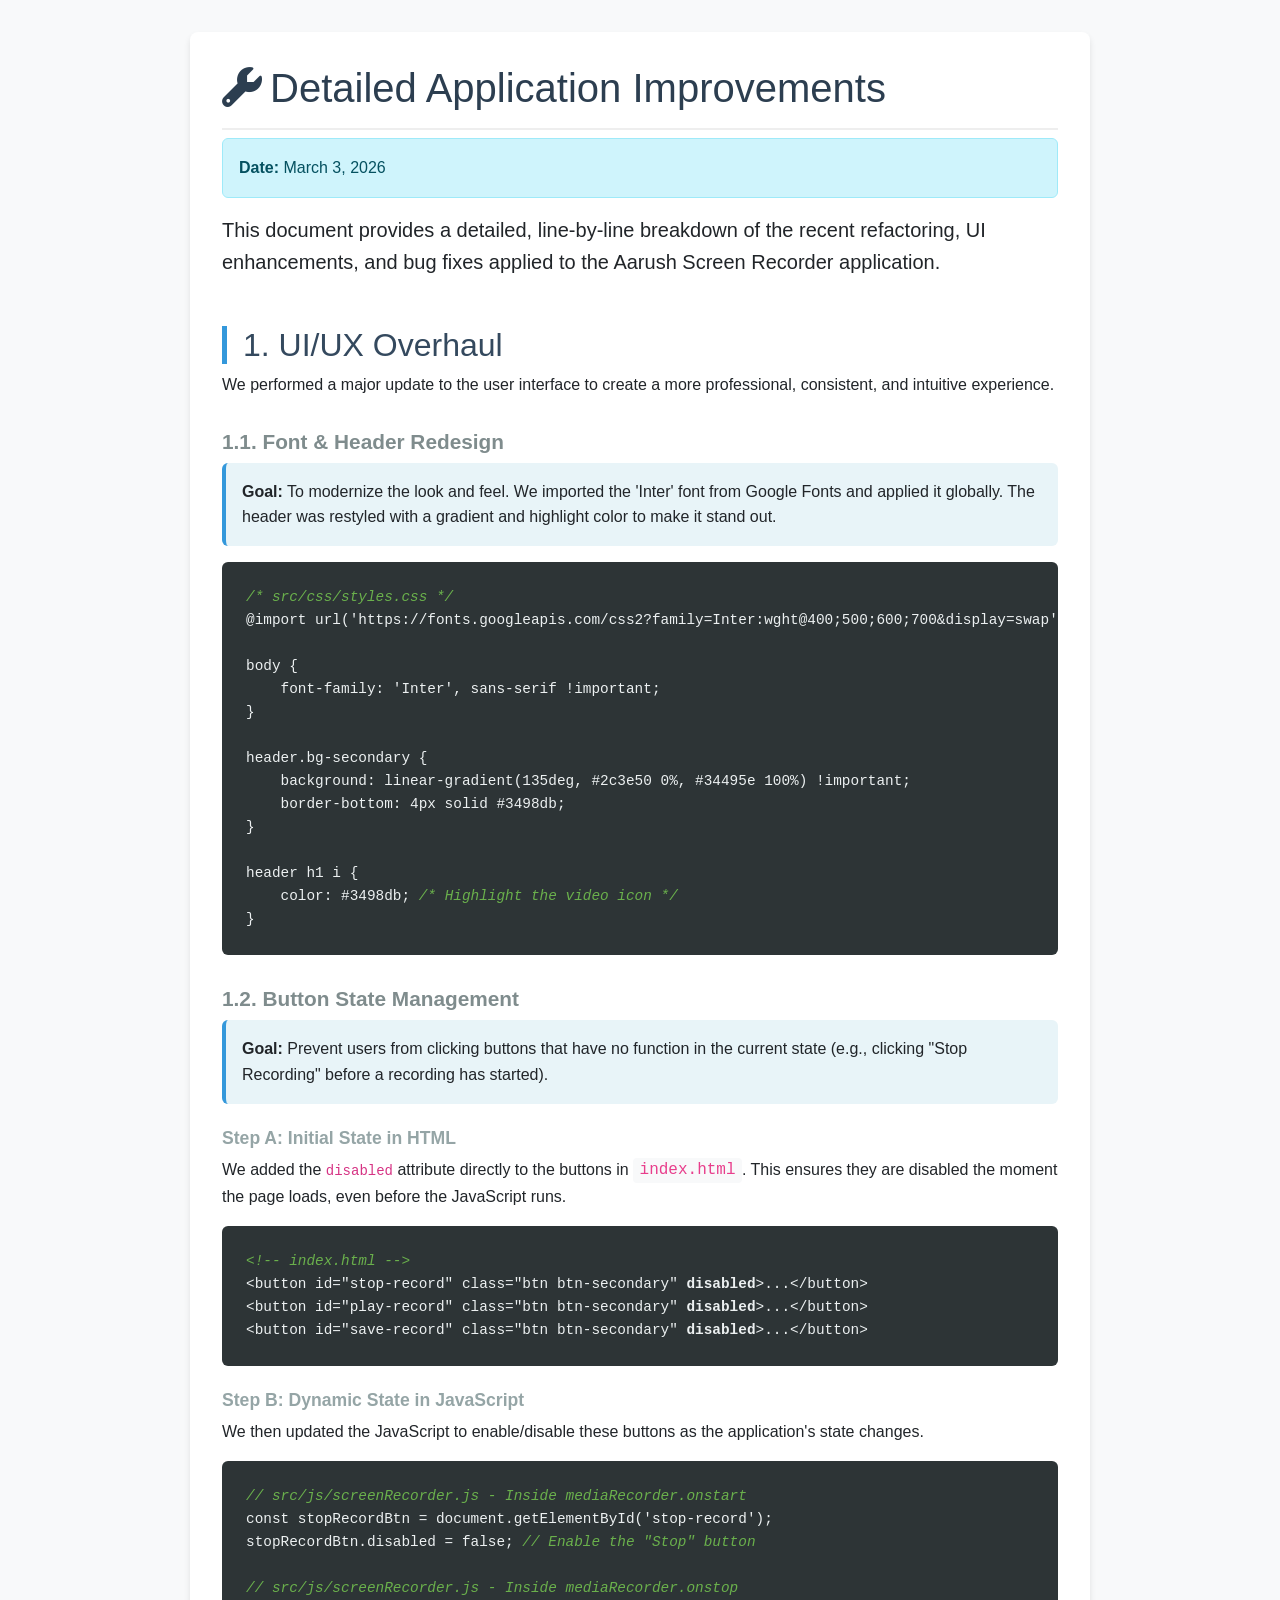
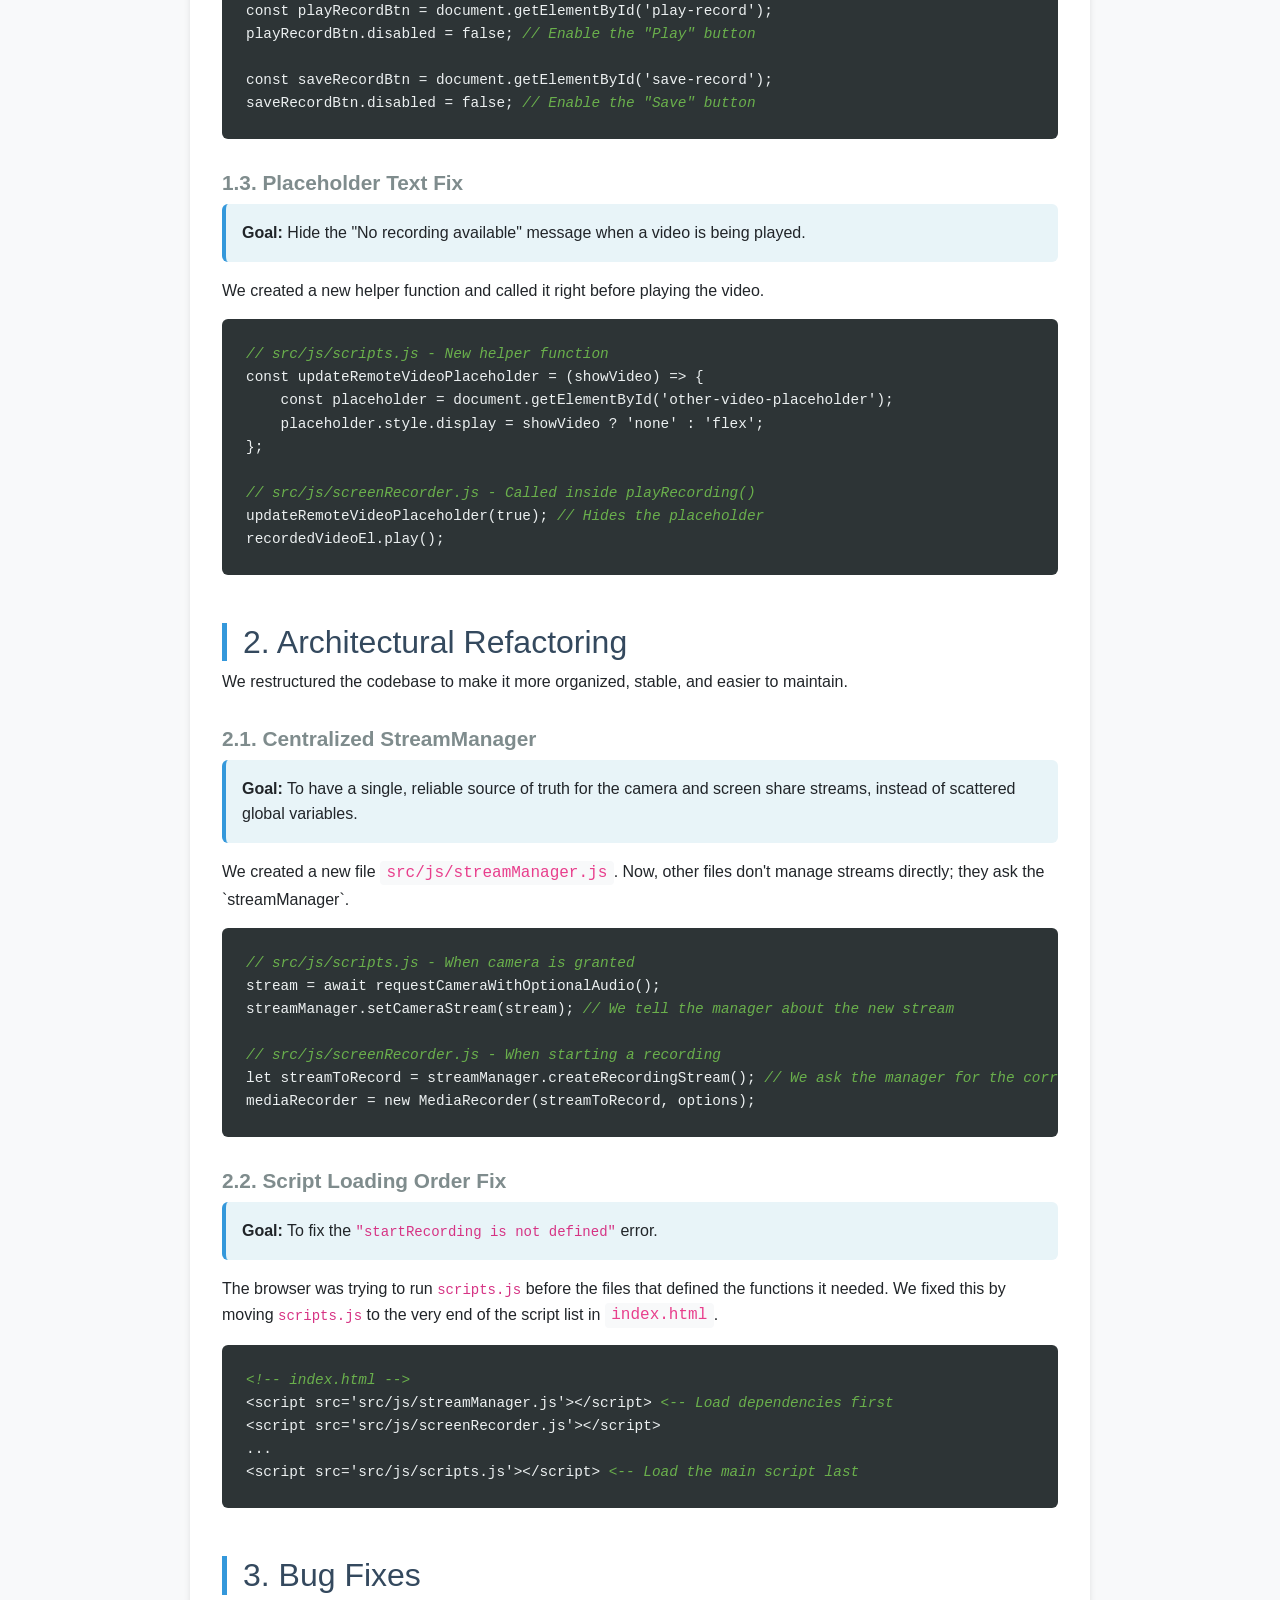
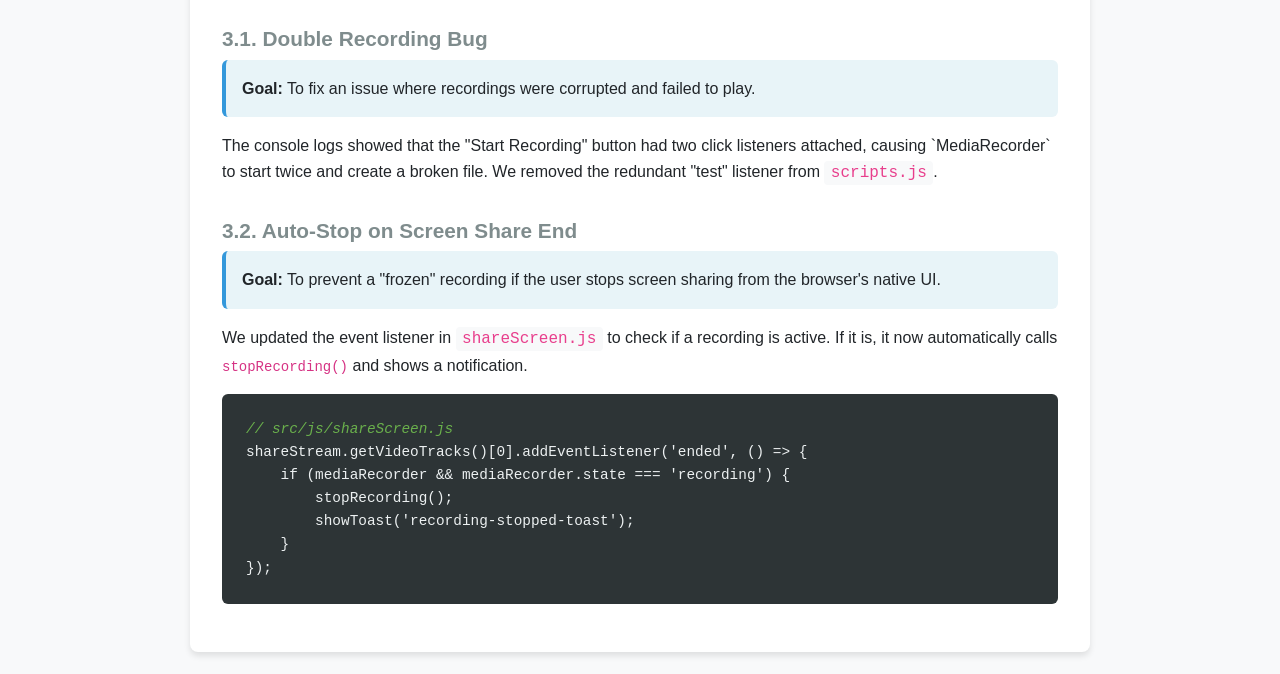
==== docs/Improvement_done.html @ 10f7dc81 "UI changes" ====
<!DOCTYPE html>
<html lang="en">
<head>
    <meta charset="UTF-8">
    <meta name="viewport" content="width=device-width, initial-scale=1.0">
    <title>Application Improvements Log</title>
    <link href="https://cdn.jsdelivr.net/npm/bootstrap@5.3.0-alpha3/dist/css/bootstrap.min.css" rel="stylesheet">
    <link href="https://cdnjs.cloudflare.com/ajax/libs/font-awesome/6.0.0/css/all.min.css" rel="stylesheet">
    <style>
        body { background-color: #f8f9fa; padding: 2rem; font-family: 'Segoe UI', sans-serif; line-height: 1.6; }
        .container { max-width: 900px; background: white; padding: 2rem; border-radius: 8px; box-shadow: 0 4px 6px rgba(0,0,0,0.1); }
        h1 { color: #2c3e50; border-bottom: 2px solid #eee; padding-bottom: 1rem; }
        h2 { color: #34495e; margin-top: 3rem; border-left: 5px solid #3498db; padding-left: 1rem; }
        h3 { color: #7f8c8d; margin-top: 2rem; font-size: 1.3rem; font-weight: 600; }
        h4 { color: #95a5a6; margin-top: 1.5rem; font-size: 1.1rem; font-weight: 600; }
        pre { background: #2d3436; color: #ecf0f1; padding: 1.5rem; border-radius: 6px; overflow-x: auto; font-size: 0.9rem; }
        .code-comment { color: #6ab04c; font-style: italic; }
        .explanation { background-color: #e8f4f8; padding: 1rem; border-radius: 6px; border-left: 4px solid #3498db; margin-bottom: 1rem; }
        .file-path { font-family: monospace; color: #e83e8c; background-color: #f8f9fa; padding: 0.2rem 0.4rem; border-radius: 4px; }
    </style>
</head>
<body>

<div class="container">
    <h1><i class="fas fa-wrench me-2"></i>Detailed Application Improvements</h1>
    <div class="alert alert-info">
        <strong>Date:</strong> March 3, 2026
    </div>

    <p class="lead">This document provides a detailed, line-by-line breakdown of the recent refactoring, UI enhancements, and bug fixes applied to the Aarush Screen Recorder application.</p>

    <h2>1. UI/UX Overhaul</h2>
    <p>We performed a major update to the user interface to create a more professional, consistent, and intuitive experience.</p>

    <h3>1.1. Font & Header Redesign</h3>
    <div class="explanation">
        <strong>Goal:</strong> To modernize the look and feel. We imported the 'Inter' font from Google Fonts and applied it globally. The header was restyled with a gradient and highlight color to make it stand out.
    </div>
    <pre><code><span class="code-comment">/* src/css/styles.css */</span>
@import url('https://fonts.googleapis.com/css2?family=Inter:wght@400;500;600;700&display=swap');

body {
    font-family: 'Inter', sans-serif !important;
}

header.bg-secondary {
    background: linear-gradient(135deg, #2c3e50 0%, #34495e 100%) !important;
    border-bottom: 4px solid #3498db;
}

header h1 i {
    color: #3498db; <span class="code-comment">/* Highlight the video icon */</span>
}</code></pre>

    <h3>1.2. Button State Management</h3>
    <div class="explanation">
        <strong>Goal:</strong> Prevent users from clicking buttons that have no function in the current state (e.g., clicking "Stop Recording" before a recording has started).
    </div>
    <h4>Step A: Initial State in HTML</h4>
    <p>We added the <code>disabled</code> attribute directly to the buttons in <span class="file-path">index.html</span>. This ensures they are disabled the moment the page loads, even before the JavaScript runs.</p>
    <pre><code><span class="code-comment">&lt;!-- index.html --&gt;</span>
&lt;button id="stop-record" class="btn btn-secondary" <strong>disabled</strong>&gt;...&lt;/button&gt;
&lt;button id="play-record" class="btn btn-secondary" <strong>disabled</strong>&gt;...&lt;/button&gt;
&lt;button id="save-record" class="btn btn-secondary" <strong>disabled</strong>&gt;...&lt;/button&gt;</code></pre>

    <h4>Step B: Dynamic State in JavaScript</h4>
    <p>We then updated the JavaScript to enable/disable these buttons as the application's state changes.</p>
    <pre><code><span class="code-comment">// src/js/screenRecorder.js - Inside mediaRecorder.onstart</span>
const stopRecordBtn = document.getElementById('stop-record');
stopRecordBtn.disabled = false; <span class="code-comment">// Enable the "Stop" button</span>

<span class="code-comment">// src/js/screenRecorder.js - Inside mediaRecorder.onstop</span>
const playRecordBtn = document.getElementById('play-record');
playRecordBtn.disabled = false; <span class="code-comment">// Enable the "Play" button</span>

const saveRecordBtn = document.getElementById('save-record');
saveRecordBtn.disabled = false; <span class="code-comment">// Enable the "Save" button</span></code></pre>

    <h3>1.3. Placeholder Text Fix</h3>
    <div class="explanation">
        <strong>Goal:</strong> Hide the "No recording available" message when a video is being played.
    </div>
    <p>We created a new helper function and called it right before playing the video.</p>
    <pre><code><span class="code-comment">// src/js/scripts.js - New helper function</span>
const updateRemoteVideoPlaceholder = (showVideo) => {
    const placeholder = document.getElementById('other-video-placeholder');
    placeholder.style.display = showVideo ? 'none' : 'flex';
};

<span class="code-comment">// src/js/screenRecorder.js - Called inside playRecording()</span>
updateRemoteVideoPlaceholder(true); <span class="code-comment">// Hides the placeholder</span>
recordedVideoEl.play();</code></pre>

    <h2>2. Architectural Refactoring</h2>
    <p>We restructured the codebase to make it more organized, stable, and easier to maintain.</p>

    <h3>2.1. Centralized StreamManager</h3>
    <div class="explanation">
        <strong>Goal:</strong> To have a single, reliable source of truth for the camera and screen share streams, instead of scattered global variables.
    </div>
    <p>We created a new file <span class="file-path">src/js/streamManager.js</span>. Now, other files don't manage streams directly; they ask the `streamManager`.</p>
    <pre><code><span class="code-comment">// src/js/scripts.js - When camera is granted</span>
stream = await requestCameraWithOptionalAudio();
streamManager.setCameraStream(stream); <span class="code-comment">// We tell the manager about the new stream</span>

<span class="code-comment">// src/js/screenRecorder.js - When starting a recording</span>
let streamToRecord = streamManager.createRecordingStream(); <span class="code-comment">// We ask the manager for the correct stream to record</span>
mediaRecorder = new MediaRecorder(streamToRecord, options);</code></pre>

    <h3>2.2. Script Loading Order Fix</h3>
    <div class="explanation">
        <strong>Goal:</strong> To fix the <code>"startRecording is not defined"</code> error.
    </div>
    <p>The browser was trying to run <code>scripts.js</code> before the files that defined the functions it needed. We fixed this by moving <code>scripts.js</code> to the very end of the script list in <span class="file-path">index.html</span>.</p>
    <pre><code><span class="code-comment">&lt;!-- index.html --&gt;</span>
&lt;script src='src/js/streamManager.js'&gt;&lt;/script&gt; <span class="code-comment">&lt;-- Load dependencies first</span>
&lt;script src='src/js/screenRecorder.js'&gt;&lt;/script&gt;
...
&lt;script src='src/js/scripts.js'&gt;&lt;/script&gt; <span class="code-comment">&lt;-- Load the main script last</span></code></pre>

    <h2>3. Bug Fixes</h2>

    <h3>3.1. Double Recording Bug</h3>
    <div class="explanation">
        <strong>Goal:</strong> To fix an issue where recordings were corrupted and failed to play.
    </div>
    <p>The console logs showed that the "Start Recording" button had two click listeners attached, causing `MediaRecorder` to start twice and create a broken file. We removed the redundant "test" listener from <span class="file-path">scripts.js</span>.</p>

    <h3>3.2. Auto-Stop on Screen Share End</h3>
    <div class="explanation">
        <strong>Goal:</strong> To prevent a "frozen" recording if the user stops screen sharing from the browser's native UI.
    </div>
    <p>We updated the event listener in <span class="file-path">shareScreen.js</span> to check if a recording is active. If it is, it now automatically calls <code>stopRecording()</code> and shows a notification.</p>
    <pre><code><span class="code-comment">// src/js/shareScreen.js</span>
shareStream.getVideoTracks()[0].addEventListener('ended', () => {
    if (mediaRecorder && mediaRecorder.state === 'recording') {
        stopRecording();
        showToast('recording-stopped-toast');
    }
});</code></pre>

</div>

</body>
</html>
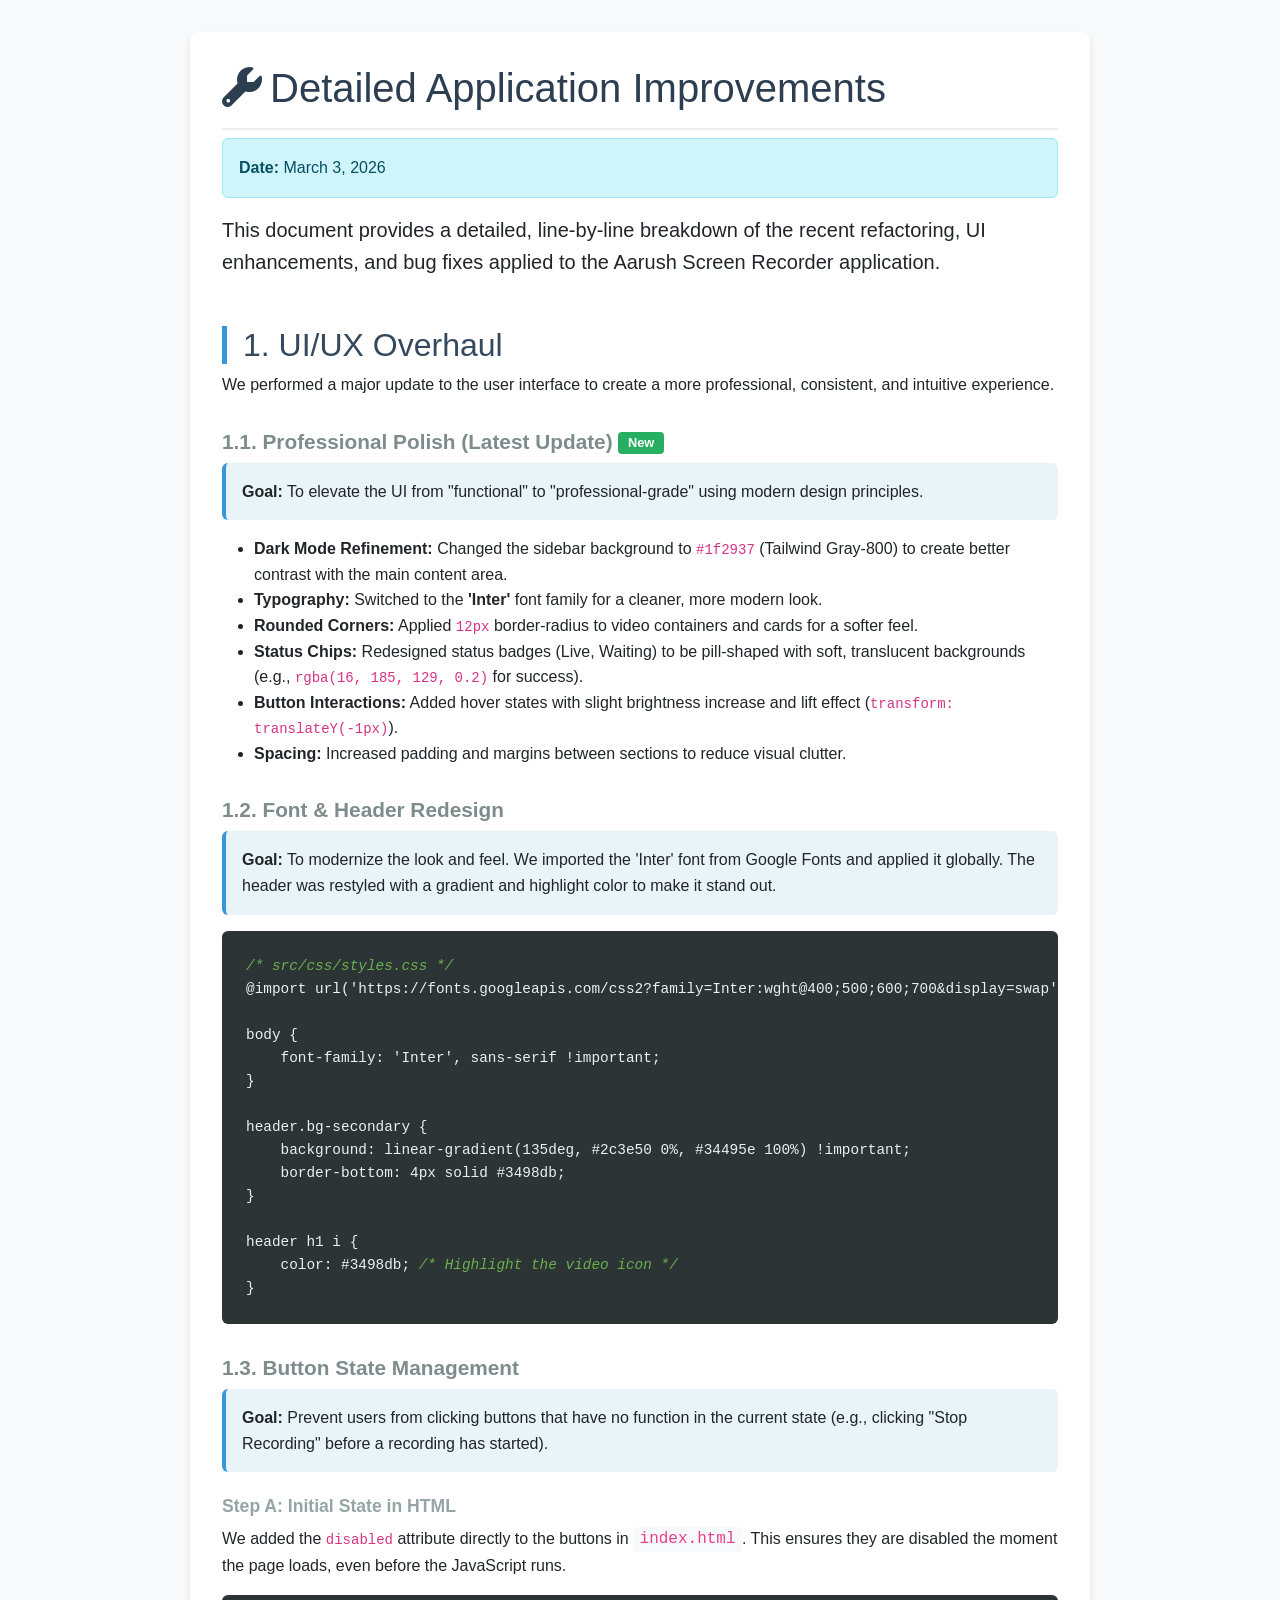
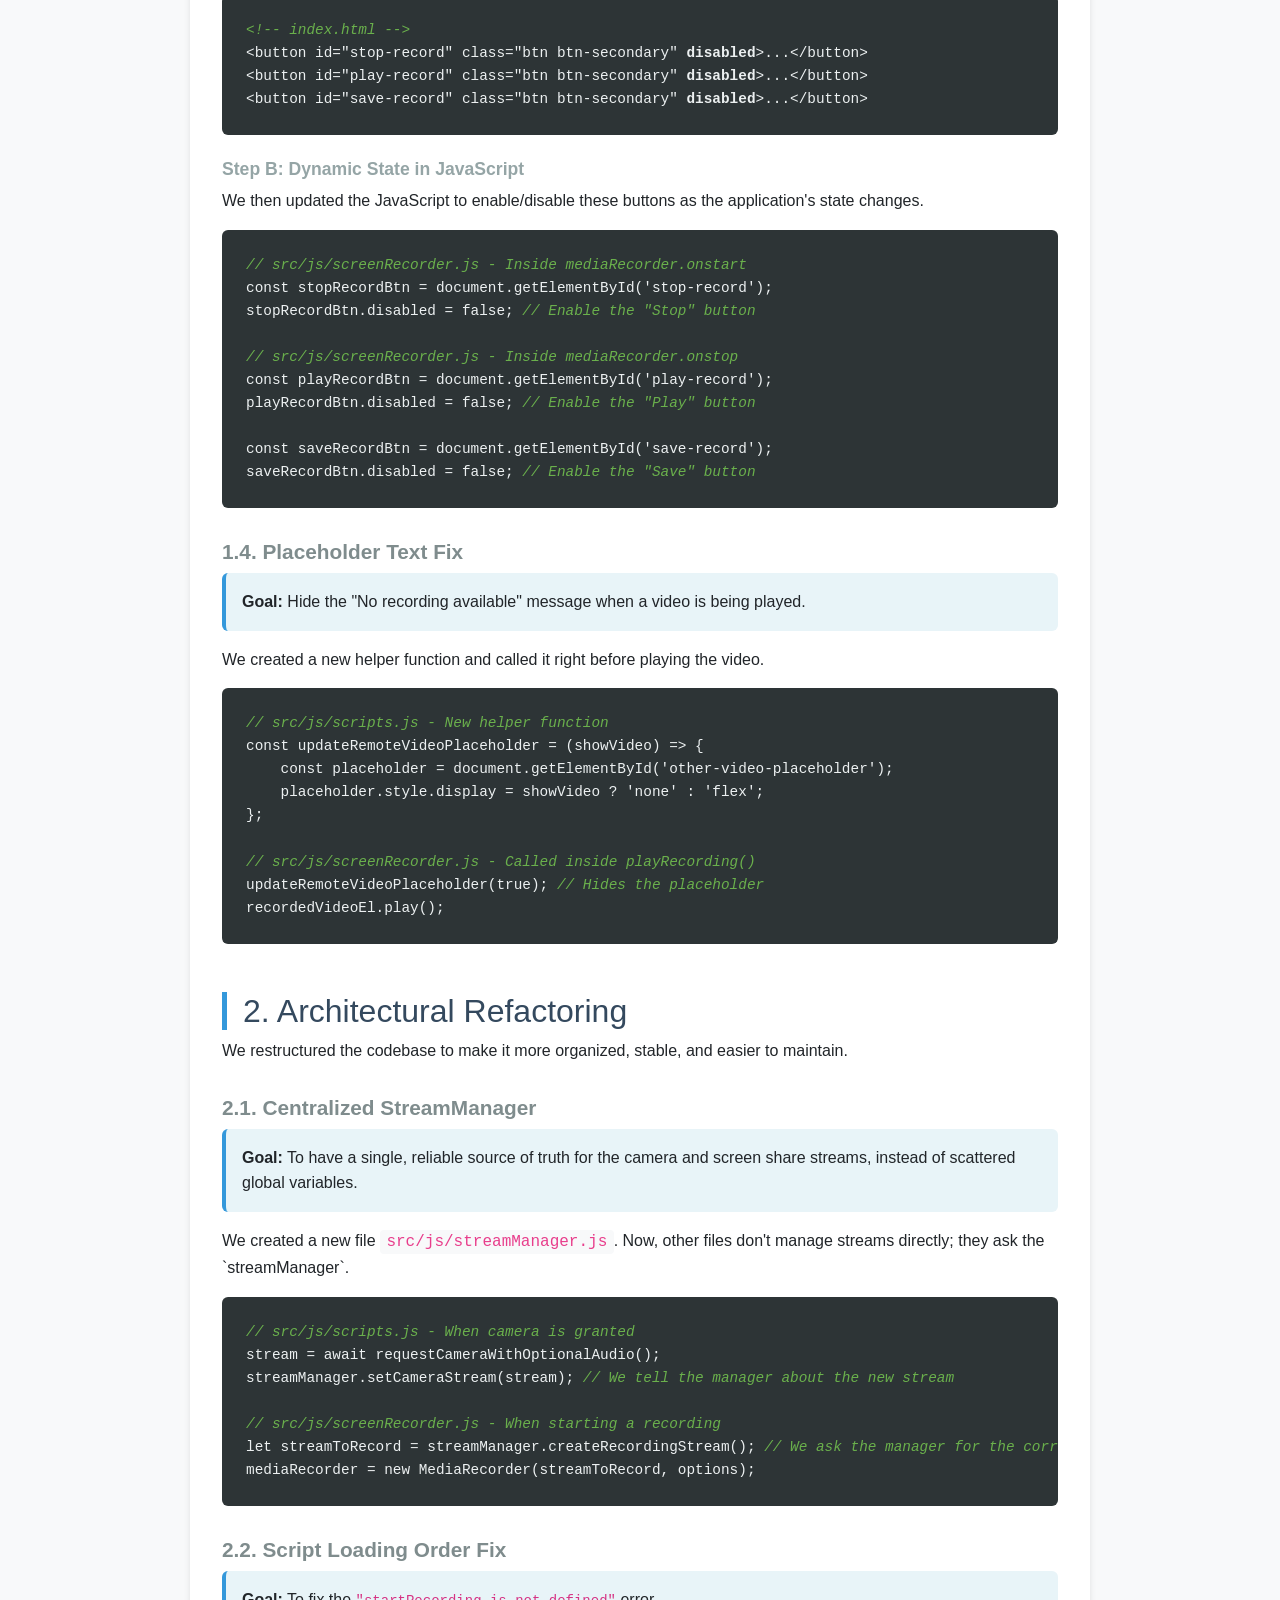
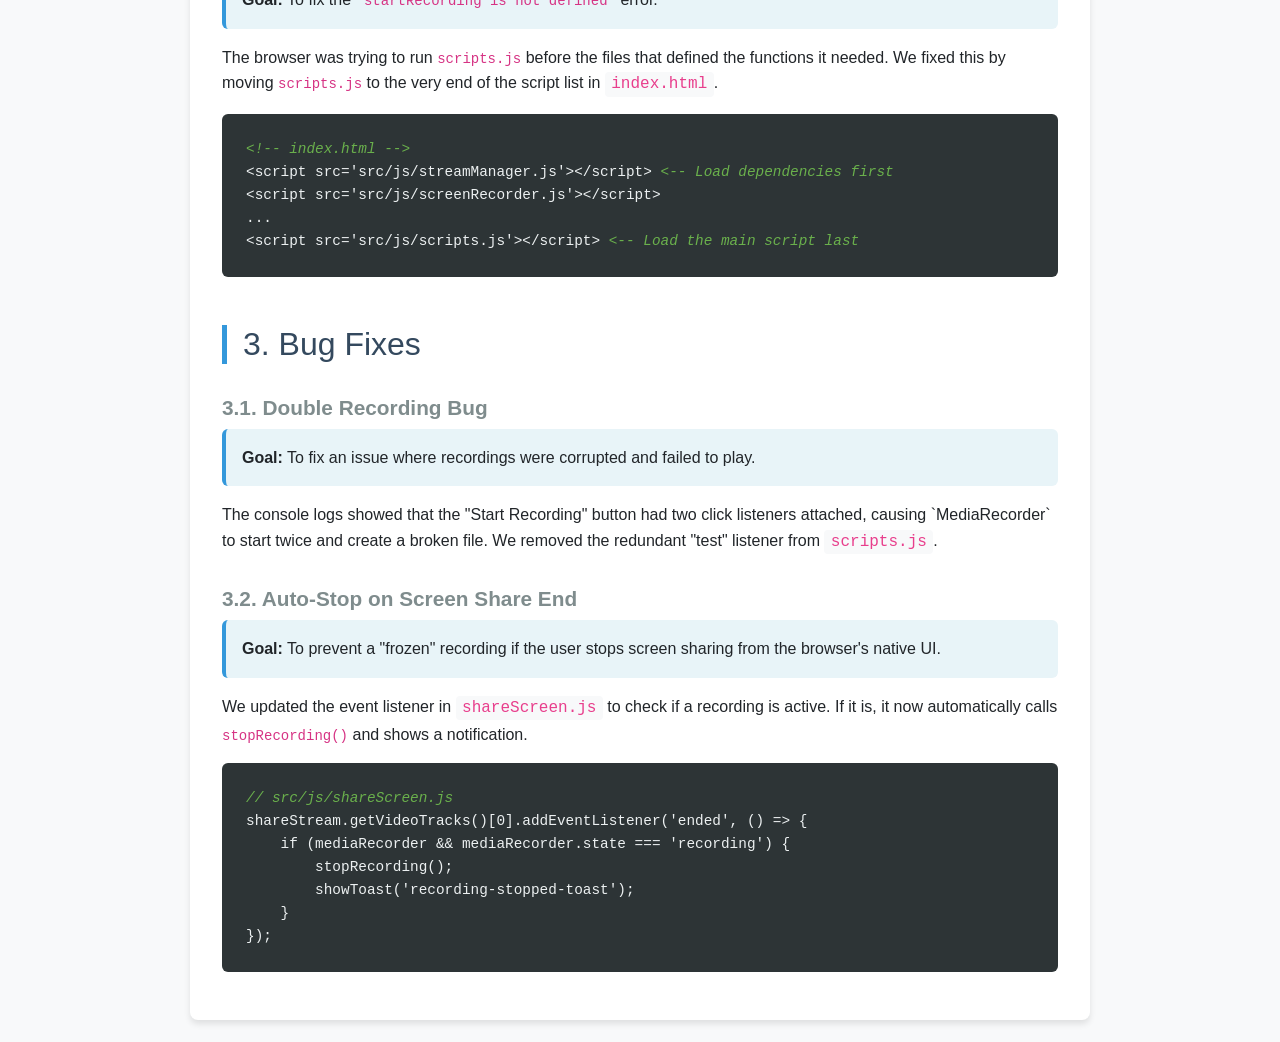
==== commit ffc0fa7f: "UI changes again" ====
--- a/docs/Improvement_done.html
+++ b/docs/Improvement_done.html
@@ -17,6 +17,7 @@
         .code-comment { color: #6ab04c; font-style: italic; }
         .explanation { background-color: #e8f4f8; padding: 1rem; border-radius: 6px; border-left: 4px solid #3498db; margin-bottom: 1rem; }
         .file-path { font-family: monospace; color: #e83e8c; background-color: #f8f9fa; padding: 0.2rem 0.4rem; border-radius: 4px; }
+        .badge-new { background-color: #27ae60; color: white; padding: 0.2rem 0.6rem; border-radius: 4px; font-size: 0.8rem; vertical-align: middle; }
     </style>
 </head>
 <body>
@@ -32,7 +33,20 @@
     <h2>1. UI/UX Overhaul</h2>
     <p>We performed a major update to the user interface to create a more professional, consistent, and intuitive experience.</p>
 
-    <h3>1.1. Font & Header Redesign</h3>
+    <h3>1.1. Professional Polish (Latest Update) <span class="badge-new">New</span></h3>
+    <div class="explanation">
+        <strong>Goal:</strong> To elevate the UI from "functional" to "professional-grade" using modern design principles.
+    </div>
+    <ul>
+        <li><strong>Dark Mode Refinement:</strong> Changed the sidebar background to <code>#1f2937</code> (Tailwind Gray-800) to create better contrast with the main content area.</li>
+        <li><strong>Typography:</strong> Switched to the <strong>'Inter'</strong> font family for a cleaner, more modern look.</li>
+        <li><strong>Rounded Corners:</strong> Applied <code>12px</code> border-radius to video containers and cards for a softer feel.</li>
+        <li><strong>Status Chips:</strong> Redesigned status badges (Live, Waiting) to be pill-shaped with soft, translucent backgrounds (e.g., <code>rgba(16, 185, 129, 0.2)</code> for success).</li>
+        <li><strong>Button Interactions:</strong> Added hover states with slight brightness increase and lift effect (<code>transform: translateY(-1px)</code>).</li>
+        <li><strong>Spacing:</strong> Increased padding and margins between sections to reduce visual clutter.</li>
+    </ul>
+
+    <h3>1.2. Font & Header Redesign</h3>
     <div class="explanation">
         <strong>Goal:</strong> To modernize the look and feel. We imported the 'Inter' font from Google Fonts and applied it globally. The header was restyled with a gradient and highlight color to make it stand out.
     </div>
@@ -52,7 +66,7 @@
     color: #3498db; <span class="code-comment">/* Highlight the video icon */</span>
 }</code></pre>
 
-    <h3>1.2. Button State Management</h3>
+    <h3>1.3. Button State Management</h3>
     <div class="explanation">
         <strong>Goal:</strong> Prevent users from clicking buttons that have no function in the current state (e.g., clicking "Stop Recording" before a recording has started).
     </div>
@@ -76,7 +90,7 @@
 const saveRecordBtn = document.getElementById('save-record');
 saveRecordBtn.disabled = false; <span class="code-comment">// Enable the "Save" button</span></code></pre>
 
-    <h3>1.3. Placeholder Text Fix</h3>
+    <h3>1.4. Placeholder Text Fix</h3>
     <div class="explanation">
         <strong>Goal:</strong> Hide the "No recording available" message when a video is being played.
     </div>
